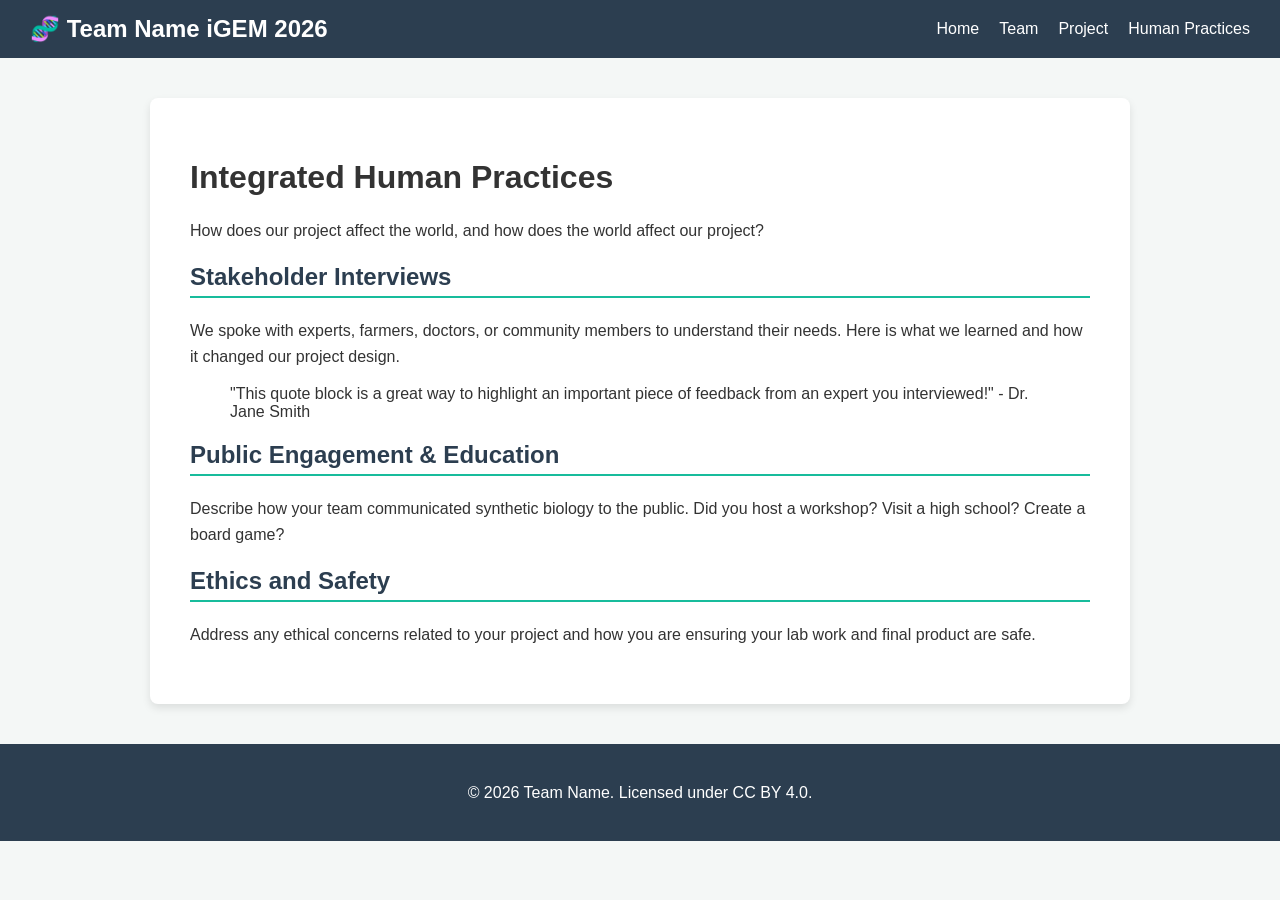
==== human-practices.html @ da970714 "Add human-practices.html for project documentation" ====
<!DOCTYPE html>
<html lang="en">
<head>
    <meta charset="UTF-8">
    <meta name="viewport" content="width=device-width, initial-scale=1.0">
    <title>Human Practices - Our iGEM Project</title>
    <link rel="stylesheet" href="style.css">
</head>
<body>

    <nav class="navbar">
        <div class="logo">🧬 Team Name iGEM 2026</div>
        <ul class="nav-links">
            <li><a href="index.html">Home</a></li>
            <li><a href="team.html">Team</a></li>
            <li><a href="project.html">Project</a></li>
            <li><a href="human-practices.html">Human Practices</a></li>
        </ul>
    </nav>

    <main class="content-container">
        <h1>Integrated Human Practices</h1>
        <p>How does our project affect the world, and how does the world affect our project?</p>

        <section class="hp-section">
            <h2>Stakeholder Interviews</h2>
            <p>We spoke with experts, farmers, doctors, or community members to understand their needs. Here is what we learned and how it changed our project design.</p>
            <blockquote>
                "This quote block is a great way to highlight an important piece of feedback from an expert you interviewed!" - Dr. Jane Smith
            </blockquote>
        </section>

        <section class="hp-section">
            <h2>Public Engagement & Education</h2>
            <p>Describe how your team communicated synthetic biology to the public. Did you host a workshop? Visit a high school? Create a board game?</p>
        </section>
        
        <section class="hp-section">
            <h2>Ethics and Safety</h2>
            <p>Address any ethical concerns related to your project and how you are ensuring your lab work and final product are safe.</p>
        </section>
    </main>

    <footer>
        <p>&copy; 2026 Team Name. Licensed under CC BY 4.0.</p>
    </footer>

</body>
</html>
---- style.css ----
/* --- GLOBAL STYLES --- */
body {
    font-family: 'Segoe UI', Tahoma, Geneva, Verdana, sans-serif;
    margin: 0;
    padding: 0;
    background-color: #f4f7f6;
    color: #333;
}

/* --- NAVIGATION BAR --- */
.navbar {
    background-color: #2c3e50;
    color: white;
    display: flex;
    justify-content: space-between;
    align-items: center;
    padding: 15px 30px;
    position: sticky;
    top: 0; /* Keeps the nav at the top while scrolling */
}

.navbar .logo {
    font-size: 1.5em;
    font-weight: bold;
}

.nav-links {
    list-style: none;
    display: flex;
    margin: 0;
    padding: 0;
}

.nav-links li {
    margin-left: 20px;
}

.nav-links a {
    color: white;
    text-decoration: none;
    font-weight: 500;
    transition: color 0.3s;
}

.nav-links a:hover {
    color: #18bc9c; /* iGEM green highlight */
}

/* --- HERO SECTION (Banner) --- */
.hero-section {
    background-color: #18bc9c;
    color: white;
    text-align: center;
    padding: 80px 20px;
}

.hero-section h1 {
    font-size: 3em;
    margin-bottom: 10px;
}

/* --- MAIN CONTENT --- */
.content-container {
    max-width: 900px;
    margin: 40px auto; /* Centers the content */
    background: white;
    padding: 40px;
    border-radius: 8px;
    box-shadow: 0 4px 8px rgba(0,0,0,0.1);
}

h2 {
    color: #2c3e50;
    border-bottom: 2px solid #18bc9c;
    padding-bottom: 5px;
}

p {
    line-height: 1.6;
}

/* --- FOOTER --- */
footer {
    text-align: center;
    padding: 20px;
    background-color: #2c3e50;
    color: white;
    margin-top: 40px;
}
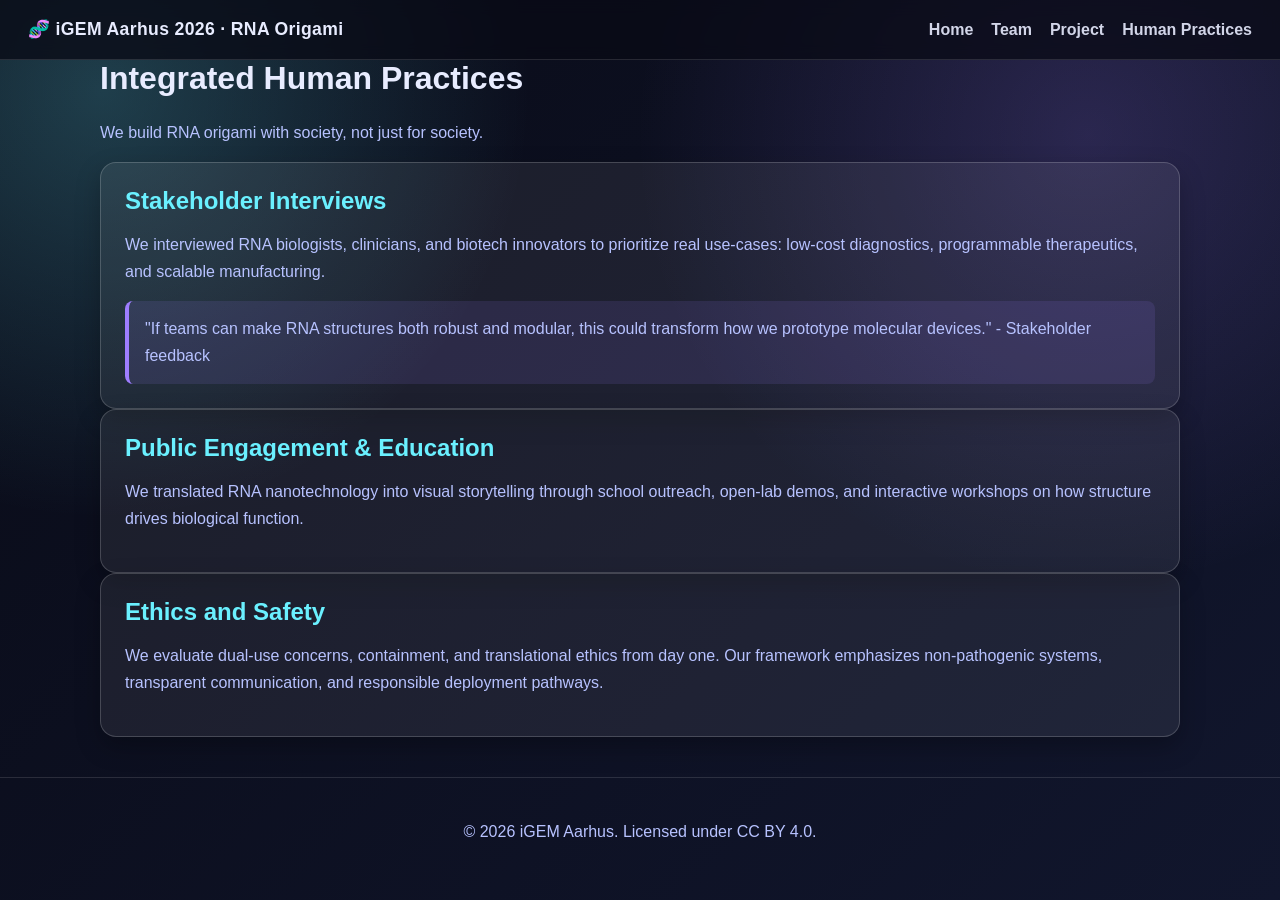
==== commit d2400eb8: "Redesign site with RNA origami theme and content Agent-Logs-Url: https://github.com/Halfdan-Ibsen/Ig" ====
--- a/human-practices.html
+++ b/human-practices.html
@@ -9,7 +9,7 @@
 <body>
 
     <nav class="navbar">
-        <div class="logo">🧬 Team Name iGEM 2026</div>
+        <div class="logo">🧬 iGEM Aarhus 2026 · RNA Origami</div>
         <ul class="nav-links">
             <li><a href="index.html">Home</a></li>
             <li><a href="team.html">Team</a></li>
@@ -20,29 +20,29 @@
 
     <main class="content-container">
         <h1>Integrated Human Practices</h1>
-        <p>How does our project affect the world, and how does the world affect our project?</p>
+        <p>We build RNA origami with society, not just for society.</p>
 
         <section class="hp-section">
             <h2>Stakeholder Interviews</h2>
-            <p>We spoke with experts, farmers, doctors, or community members to understand their needs. Here is what we learned and how it changed our project design.</p>
+            <p>We interviewed RNA biologists, clinicians, and biotech innovators to prioritize real use-cases: low-cost diagnostics, programmable therapeutics, and scalable manufacturing.</p>
             <blockquote>
-                "This quote block is a great way to highlight an important piece of feedback from an expert you interviewed!" - Dr. Jane Smith
+                "If teams can make RNA structures both robust and modular, this could transform how we prototype molecular devices." - Stakeholder feedback
             </blockquote>
         </section>
 
         <section class="hp-section">
             <h2>Public Engagement & Education</h2>
-            <p>Describe how your team communicated synthetic biology to the public. Did you host a workshop? Visit a high school? Create a board game?</p>
+            <p>We translated RNA nanotechnology into visual storytelling through school outreach, open-lab demos, and interactive workshops on how structure drives biological function.</p>
         </section>
         
         <section class="hp-section">
             <h2>Ethics and Safety</h2>
-            <p>Address any ethical concerns related to your project and how you are ensuring your lab work and final product are safe.</p>
+            <p>We evaluate dual-use concerns, containment, and translational ethics from day one. Our framework emphasizes non-pathogenic systems, transparent communication, and responsible deployment pathways.</p>
         </section>
     </main>
 
     <footer>
-        <p>&copy; 2026 Team Name. Licensed under CC BY 4.0.</p>
+        <p>&copy; 2026 iGEM Aarhus. Licensed under CC BY 4.0.</p>
     </footer>
 
 </body>
--- a/style.css
+++ b/style.css
@@ -1,89 +1,179 @@
-/* --- GLOBAL STYLES --- */
-body {
-    font-family: 'Segoe UI', Tahoma, Geneva, Verdana, sans-serif;
-    margin: 0;
-    padding: 0;
-    background-color: #f4f7f6;
-    color: #333;
+:root {
+    --bg-dark: #090b17;
+    --bg-mid: #11162d;
+    --panel: rgba(255, 255, 255, 0.07);
+    --panel-border: rgba(255, 255, 255, 0.18);
+    --text: #e8ecff;
+    --muted: #b7c2ff;
+    --accent: #6af0ff;
+    --accent-2: #9e7dff;
+    --accent-3: #4dffb8;
 }
 
-/* --- NAVIGATION BAR --- */
+* {
+    box-sizing: border-box;
+}
+
+body {
+    font-family: "Inter", "Segoe UI", Tahoma, Geneva, Verdana, sans-serif;
+    margin: 0;
+    color: var(--text);
+    background:
+        radial-gradient(circle at 8% 10%, rgba(106, 240, 255, 0.22) 0, transparent 30%),
+        radial-gradient(circle at 85% 15%, rgba(158, 125, 255, 0.2) 0, transparent 34%),
+        linear-gradient(135deg, var(--bg-dark), var(--bg-mid));
+    min-height: 100vh;
+}
+
 .navbar {
-    background-color: #2c3e50;
-    color: white;
     display: flex;
     justify-content: space-between;
     align-items: center;
-    padding: 15px 30px;
+    padding: 16px 28px;
     position: sticky;
-    top: 0; /* Keeps the nav at the top while scrolling */
+    top: 0;
+    z-index: 10;
+    backdrop-filter: blur(8px);
+    background: rgba(9, 11, 23, 0.78);
+    border-bottom: 1px solid rgba(255, 255, 255, 0.12);
 }
 
 .navbar .logo {
-    font-size: 1.5em;
-    font-weight: bold;
+    font-size: 1.1rem;
+    font-weight: 700;
+    letter-spacing: 0.02em;
 }
 
 .nav-links {
     list-style: none;
     display: flex;
+    gap: 18px;
     margin: 0;
     padding: 0;
 }
 
-.nav-links li {
-    margin-left: 20px;
-}
-
 .nav-links a {
-    color: white;
+    color: var(--text);
     text-decoration: none;
-    font-weight: 500;
-    transition: color 0.3s;
+    font-weight: 600;
+    opacity: 0.9;
 }
 
 .nav-links a:hover {
-    color: #18bc9c; /* iGEM green highlight */
+    color: var(--accent);
 }
 
-/* --- HERO SECTION (Banner) --- */
 .hero-section {
-    background-color: #18bc9c;
-    color: white;
     text-align: center;
-    padding: 80px 20px;
+    padding: 88px 20px 60px;
 }
 
 .hero-section h1 {
-    font-size: 3em;
+    margin: 0 0 12px;
+    font-size: clamp(2rem, 4.8vw, 3.8rem);
+    line-height: 1.1;
+}
+
+.hero-section p {
+    margin: 0 auto;
+    max-width: 760px;
+    color: var(--muted);
+    font-size: clamp(1rem, 1.8vw, 1.2rem);
+}
+
+.badge {
+    display: inline-block;
+    margin-bottom: 18px;
+    padding: 8px 14px;
+    border-radius: 999px;
+    background: rgba(106, 240, 255, 0.14);
+    border: 1px solid rgba(106, 240, 255, 0.45);
+    color: var(--accent);
+    font-weight: 600;
+    font-size: 0.86rem;
+    letter-spacing: 0.04em;
+    text-transform: uppercase;
+}
+
+.content-container {
+    width: min(1080px, calc(100% - 32px));
+    margin: 0 auto 40px;
+}
+
+.grid {
+    display: grid;
+    gap: 18px;
+    grid-template-columns: repeat(auto-fit, minmax(240px, 1fr));
+}
+
+.card,
+.project-section,
+.hp-section,
+.team-member,
+.project-summary,
+.achievements {
+    background: var(--panel);
+    border: 1px solid var(--panel-border);
+    border-radius: 16px;
+    padding: 24px;
+    box-shadow: 0 10px 24px rgba(0, 0, 0, 0.25);
+}
+
+h1, h2, h3 {
+    margin-top: 0;
+}
+
+h2 {
+    color: var(--accent);
     margin-bottom: 10px;
 }
 
-/* --- MAIN CONTENT --- */
-.content-container {
-    max-width: 900px;
-    margin: 40px auto; /* Centers the content */
-    background: white;
-    padding: 40px;
-    border-radius: 8px;
-    box-shadow: 0 4px 8px rgba(0,0,0,0.1);
+p, li, blockquote {
+    line-height: 1.7;
+    color: var(--muted);
 }
 
-h2 {
-    color: #2c3e50;
-    border-bottom: 2px solid #18bc9c;
-    padding-bottom: 5px;
+ul {
+    padding-left: 1.1rem;
 }
 
-p {
-    line-height: 1.6;
+blockquote {
+    margin: 14px 0 0;
+    padding: 14px 16px;
+    border-left: 4px solid var(--accent-2);
+    background: rgba(158, 125, 255, 0.12);
+    border-radius: 8px;
 }
 
-/* --- FOOTER --- */
+.hero-image {
+    width: 100%;
+    border-radius: 14px;
+    border: 1px solid rgba(255, 255, 255, 0.2);
+    margin-top: 16px;
+}
+
+.stat {
+    color: #ffffff;
+    font-size: 1.8rem;
+    font-weight: 800;
+}
+
 footer {
     text-align: center;
-    padding: 20px;
-    background-color: #2c3e50;
-    color: white;
-    margin-top: 40px;
+    padding: 24px;
+    color: var(--muted);
+    border-top: 1px solid rgba(255, 255, 255, 0.12);
 }
+
+@media (max-width: 700px) {
+    .navbar {
+        flex-direction: column;
+        align-items: flex-start;
+        gap: 10px;
+    }
+
+    .nav-links {
+        flex-wrap: wrap;
+        gap: 10px 14px;
+    }
+}
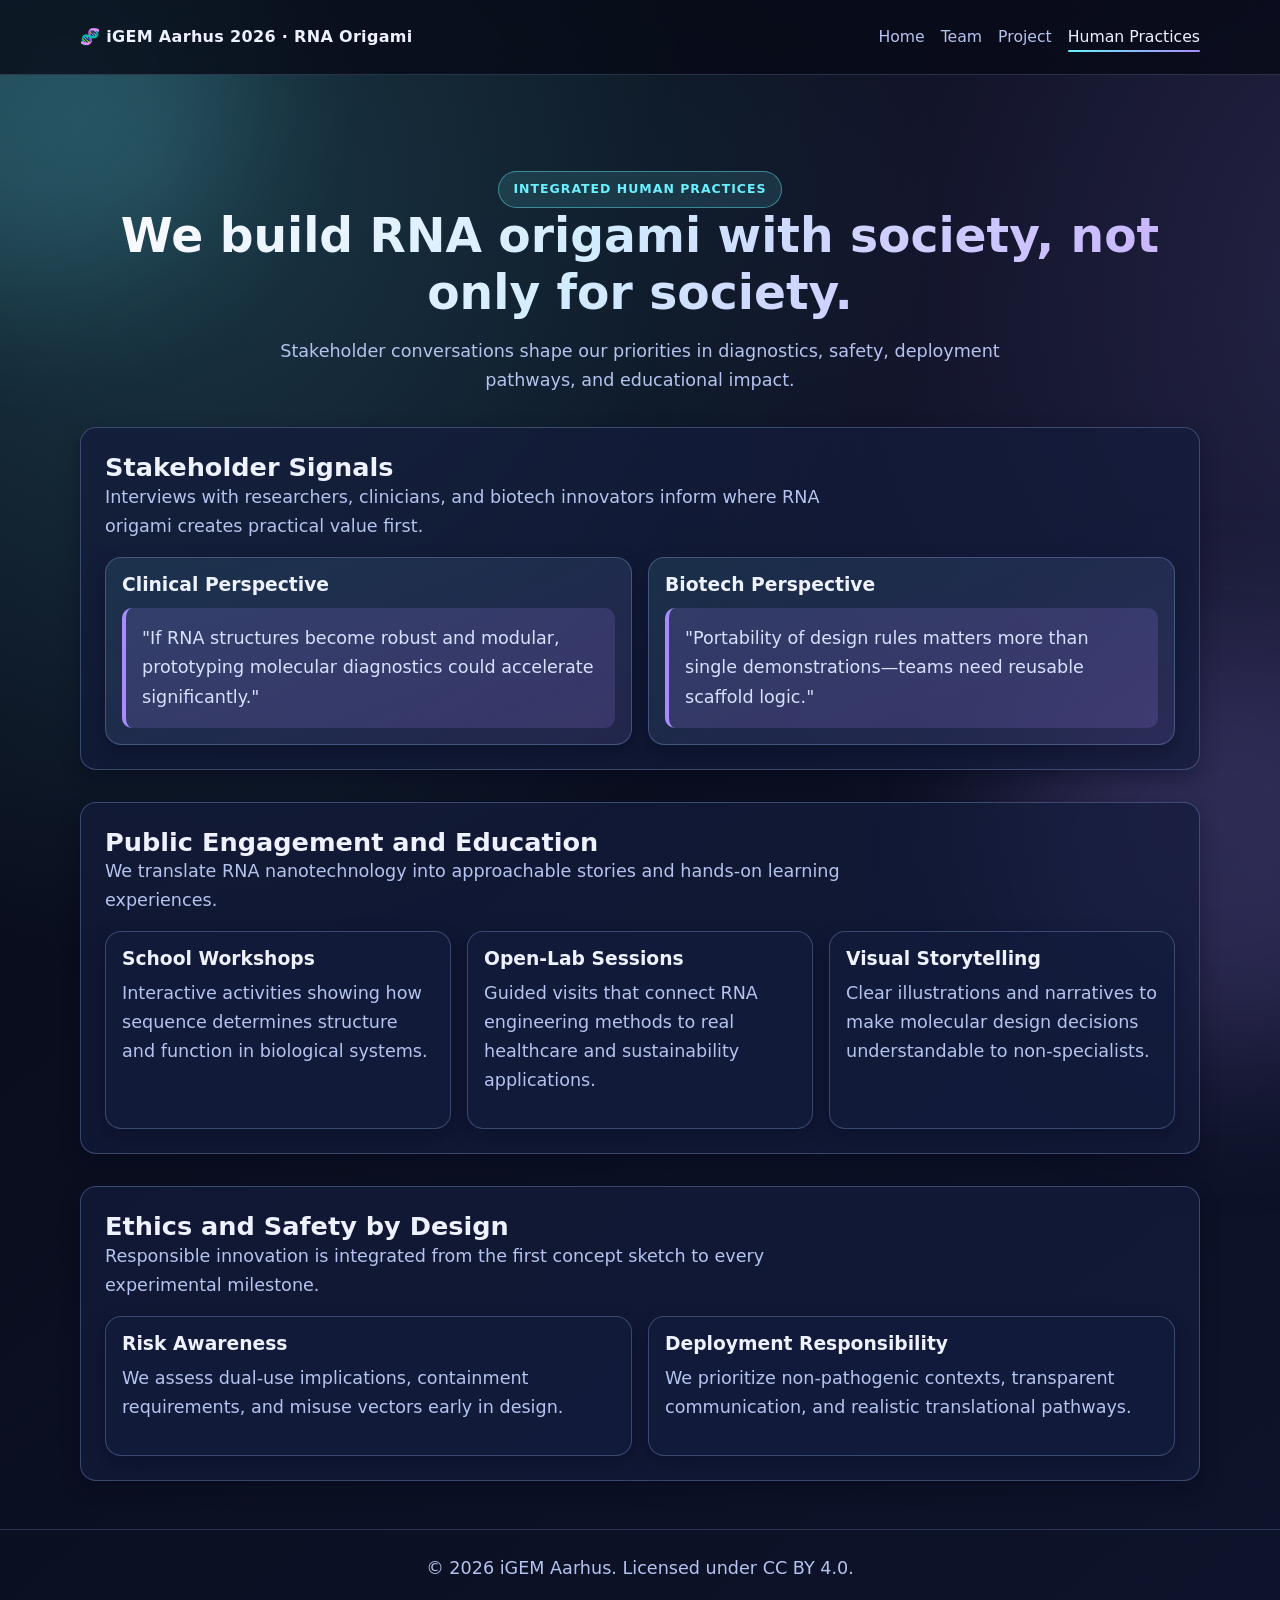
==== commit 0a2f38ab: "feat: implement cohesive visual redesign and animation system Agent-Logs-Url: https://github.com/Hal" ====
--- a/human-practices.html
+++ b/human-practices.html
@@ -3,47 +3,88 @@
 <head>
     <meta charset="UTF-8">
     <meta name="viewport" content="width=device-width, initial-scale=1.0">
-    <title>Human Practices - Our iGEM Project</title>
+    <title>Human Practices · iGEM Aarhus 2026</title>
     <link rel="stylesheet" href="style.css">
+    <script src="script.js" defer></script>
 </head>
 <body>
-
     <nav class="navbar">
-        <div class="logo">🧬 iGEM Aarhus 2026 · RNA Origami</div>
-        <ul class="nav-links">
-            <li><a href="index.html">Home</a></li>
-            <li><a href="team.html">Team</a></li>
-            <li><a href="project.html">Project</a></li>
-            <li><a href="human-practices.html">Human Practices</a></li>
-        </ul>
+        <div class="nav-inner">
+            <div class="logo">🧬 iGEM Aarhus 2026 · RNA Origami</div>
+            <ul class="nav-links">
+                <li><a href="index.html">Home</a></li>
+                <li><a href="team.html">Team</a></li>
+                <li><a href="project.html">Project</a></li>
+                <li><a href="human-practices.html">Human Practices</a></li>
+            </ul>
+        </div>
     </nav>
 
-    <main class="content-container">
-        <h1>Integrated Human Practices</h1>
-        <p>We build RNA origami with society, not just for society.</p>
+    <header class="page-header content-container" data-reveal>
+        <div class="badge">Integrated Human Practices</div>
+        <h1 class="hero-title">We build RNA origami with society, not only for society.</h1>
+        <p>Stakeholder conversations shape our priorities in diagnostics, safety, deployment pathways, and educational impact.</p>
+    </header>
 
-        <section class="hp-section">
-            <h2>Stakeholder Interviews</h2>
-            <p>We interviewed RNA biologists, clinicians, and biotech innovators to prioritize real use-cases: low-cost diagnostics, programmable therapeutics, and scalable manufacturing.</p>
-            <blockquote>
-                "If teams can make RNA structures both robust and modular, this could transform how we prototype molecular devices." - Stakeholder feedback
-            </blockquote>
+    <main class="content-container section-stack">
+        <section class="panel" data-reveal>
+            <div class="section-heading">
+                <h2>Stakeholder Signals</h2>
+                <p>Interviews with researchers, clinicians, and biotech innovators inform where RNA origami creates practical value first.</p>
+            </div>
+            <div class="grid two-col">
+                <article class="quote-card">
+                    <h3>Clinical Perspective</h3>
+                    <blockquote>"If RNA structures become robust and modular, prototyping molecular diagnostics could accelerate significantly."</blockquote>
+                </article>
+                <article class="quote-card">
+                    <h3>Biotech Perspective</h3>
+                    <blockquote>"Portability of design rules matters more than single demonstrations—teams need reusable scaffold logic."</blockquote>
+                </article>
+            </div>
         </section>
 
-        <section class="hp-section">
-            <h2>Public Engagement & Education</h2>
-            <p>We translated RNA nanotechnology into visual storytelling through school outreach, open-lab demos, and interactive workshops on how structure drives biological function.</p>
+        <section class="panel" data-reveal>
+            <div class="section-heading">
+                <h2>Public Engagement and Education</h2>
+                <p>We translate RNA nanotechnology into approachable stories and hands-on learning experiences.</p>
+            </div>
+            <div class="grid three-col">
+                <article class="card">
+                    <h3>School Workshops</h3>
+                    <p>Interactive activities showing how sequence determines structure and function in biological systems.</p>
+                </article>
+                <article class="card">
+                    <h3>Open-Lab Sessions</h3>
+                    <p>Guided visits that connect RNA engineering methods to real healthcare and sustainability applications.</p>
+                </article>
+                <article class="card">
+                    <h3>Visual Storytelling</h3>
+                    <p>Clear illustrations and narratives to make molecular design decisions understandable to non-specialists.</p>
+                </article>
+            </div>
         </section>
-        
-        <section class="hp-section">
-            <h2>Ethics and Safety</h2>
-            <p>We evaluate dual-use concerns, containment, and translational ethics from day one. Our framework emphasizes non-pathogenic systems, transparent communication, and responsible deployment pathways.</p>
+
+        <section class="panel" data-reveal>
+            <div class="section-heading">
+                <h2>Ethics and Safety by Design</h2>
+                <p>Responsible innovation is integrated from the first concept sketch to every experimental milestone.</p>
+            </div>
+            <div class="grid two-col">
+                <article class="card">
+                    <h3>Risk Awareness</h3>
+                    <p>We assess dual-use implications, containment requirements, and misuse vectors early in design.</p>
+                </article>
+                <article class="card">
+                    <h3>Deployment Responsibility</h3>
+                    <p>We prioritize non-pathogenic contexts, transparent communication, and realistic translational pathways.</p>
+                </article>
+            </div>
         </section>
     </main>
 
     <footer>
         <p>&copy; 2026 iGEM Aarhus. Licensed under CC BY 4.0.</p>
     </footer>
-
 </body>
 </html>
--- a/style.css
+++ b/style.css
@@ -1,45 +1,234 @@
+/* =========================================================
+   1) Design tokens: futuristic RNA lab aesthetic
+   ========================================================= */
 :root {
-    --bg-dark: #090b17;
-    --bg-mid: #11162d;
-    --panel: rgba(255, 255, 255, 0.07);
-    --panel-border: rgba(255, 255, 255, 0.18);
-    --text: #e8ecff;
-    --muted: #b7c2ff;
-    --accent: #6af0ff;
-    --accent-2: #9e7dff;
-    --accent-3: #4dffb8;
-}
-
+    color-scheme: dark;
+
+    --bg-base: #070a16;
+    --bg-surface: #0f1631;
+    --bg-panel: rgba(20, 29, 60, 0.72);
+    --bg-panel-strong: rgba(26, 37, 76, 0.86);
+
+    --text-primary: #eef2ff;
+    --text-secondary: #b5c3ef;
+    --text-tertiary: #8fa2db;
+
+    --accent-cyan: #6af0ff;
+    --accent-violet: #a88bff;
+    --accent-mint: #4dffb8;
+    --accent-warm: #ffd38e;
+
+    --border-soft: rgba(166, 193, 255, 0.28);
+    --border-strong: rgba(106, 240, 255, 0.44);
+
+    --space-1: 0.25rem;
+    --space-2: 0.5rem;
+    --space-3: 0.75rem;
+    --space-4: 1rem;
+    --space-5: 1.5rem;
+    --space-6: 2rem;
+    --space-7: 3rem;
+    --space-8: 4rem;
+
+    --radius-sm: 10px;
+    --radius-md: 16px;
+    --radius-lg: 24px;
+    --radius-pill: 999px;
+
+    --shadow-sm: 0 8px 20px rgba(2, 7, 24, 0.32);
+    --shadow-md: 0 14px 30px rgba(2, 7, 24, 0.4);
+    --shadow-lg: 0 24px 50px rgba(2, 7, 24, 0.52);
+
+    --container-max: 1120px;
+
+    --font-base: "Inter", "Segoe UI", system-ui, -apple-system, sans-serif;
+    --font-size-sm: clamp(0.88rem, 0.78rem + 0.25vw, 0.98rem);
+    --font-size-md: clamp(1rem, 0.92rem + 0.3vw, 1.1rem);
+    --font-size-lg: clamp(1.2rem, 1.05rem + 0.7vw, 1.6rem);
+    --font-size-xl: clamp(1.9rem, 1.35rem + 2vw, 3.1rem);
+
+    --motion-fast: 180ms;
+    --motion-mid: 280ms;
+    --motion-slow: 560ms;
+    --ease-precision: cubic-bezier(0.22, 0.61, 0.36, 1);
+}
+
+/* =========================================================
+   2) Base and typography
+   ========================================================= */
 * {
     box-sizing: border-box;
 }
 
+html,
 body {
-    font-family: "Inter", "Segoe UI", Tahoma, Geneva, Verdana, sans-serif;
     margin: 0;
-    color: var(--text);
+    padding: 0;
+}
+
+body {
+    min-height: 100vh;
+    font-family: var(--font-base);
+    color: var(--text-primary);
+    line-height: 1.65;
     background:
-        radial-gradient(circle at 8% 10%, rgba(106, 240, 255, 0.22) 0, transparent 30%),
-        radial-gradient(circle at 85% 15%, rgba(158, 125, 255, 0.2) 0, transparent 34%),
-        linear-gradient(135deg, var(--bg-dark), var(--bg-mid));
-    min-height: 100vh;
-}
-
+        radial-gradient(circle at 9% 8%, rgba(106, 240, 255, 0.2), transparent 32%),
+        radial-gradient(circle at 88% 13%, rgba(168, 139, 255, 0.18), transparent 35%),
+        linear-gradient(140deg, var(--bg-base), var(--bg-surface));
+    background-size: 130% 130%;
+    overflow-x: hidden;
+    animation: ambient-gradient 18s ease-in-out infinite alternate;
+}
+
+body::before,
+body::after {
+    content: "";
+    position: fixed;
+    width: min(42vw, 440px);
+    height: min(42vw, 440px);
+    border-radius: 50%;
+    filter: blur(78px);
+    opacity: 0.18;
+    pointer-events: none;
+    z-index: -1;
+}
+
+body::before {
+    top: -12vw;
+    left: -16vw;
+    background: var(--accent-cyan);
+    animation: ambient-orb-a 15s ease-in-out infinite;
+}
+
+body::after {
+    right: -13vw;
+    bottom: -14vw;
+    background: var(--accent-violet);
+    animation: ambient-orb-b 18s ease-in-out infinite;
+}
+
+img {
+    max-width: 100%;
+    display: block;
+}
+
+a {
+    color: inherit;
+}
+
+h1,
+h2,
+h3 {
+    margin: 0;
+    line-height: 1.2;
+}
+
+h1 {
+    font-size: var(--font-size-xl);
+}
+
+h2 {
+    font-size: var(--font-size-lg);
+}
+
+p,
+li,
+blockquote {
+    margin-top: 0;
+    color: var(--text-secondary);
+    font-size: var(--font-size-md);
+}
+
+ul {
+    margin: 0;
+    padding-left: 1.15rem;
+}
+
+strong {
+    color: var(--text-primary);
+}
+
+/* =========================================================
+   3) Layout utilities
+   ========================================================= */
+.content-container {
+    width: min(var(--container-max), calc(100% - 2rem));
+    margin-inline: auto;
+}
+
+.section-stack {
+    display: grid;
+    gap: var(--space-6);
+    margin-bottom: var(--space-7);
+}
+
+.grid {
+    display: grid;
+    gap: var(--space-4);
+    grid-template-columns: repeat(auto-fit, minmax(220px, 1fr));
+}
+
+.grid.two-col {
+    grid-template-columns: repeat(auto-fit, minmax(290px, 1fr));
+}
+
+.grid.three-col {
+    grid-template-columns: repeat(auto-fit, minmax(210px, 1fr));
+}
+
+.page-header {
+    padding: clamp(3.3rem, 9vw, 6rem) 0 var(--space-6);
+    text-align: center;
+}
+
+.page-header p {
+    max-width: 760px;
+    margin: var(--space-4) auto 0;
+}
+
+.hero-section {
+    padding: clamp(4rem, 12vw, 7rem) 0 var(--space-7);
+    text-align: center;
+}
+
+.hero-section p {
+    max-width: 760px;
+    margin: var(--space-4) auto var(--space-6);
+}
+
+.hero-meta {
+    display: grid;
+    grid-template-columns: repeat(auto-fit, minmax(180px, 1fr));
+    gap: var(--space-3);
+    margin-top: var(--space-6);
+}
+
+/* =========================================================
+   4) Components
+   ========================================================= */
 .navbar {
-    display: flex;
-    justify-content: space-between;
-    align-items: center;
-    padding: 16px 28px;
     position: sticky;
     top: 0;
-    z-index: 10;
-    backdrop-filter: blur(8px);
-    background: rgba(9, 11, 23, 0.78);
-    border-bottom: 1px solid rgba(255, 255, 255, 0.12);
-}
-
-.navbar .logo {
-    font-size: 1.1rem;
+    z-index: 20;
+    backdrop-filter: blur(12px);
+    background: rgba(7, 10, 22, 0.78);
+    border-bottom: 1px solid rgba(166, 193, 255, 0.2);
+}
+
+.nav-inner {
+    width: min(var(--container-max), calc(100% - 2rem));
+    margin-inline: auto;
+    display: flex;
+    align-items: center;
+    justify-content: space-between;
+    gap: var(--space-4);
+    min-height: 74px;
+}
+
+.logo {
+    display: inline-flex;
+    align-items: center;
+    gap: var(--space-2);
     font-weight: 700;
     letter-spacing: 0.02em;
 }
@@ -47,133 +236,386 @@
 .nav-links {
     list-style: none;
     display: flex;
-    gap: 18px;
+    align-items: center;
+    gap: var(--space-4);
     margin: 0;
     padding: 0;
 }
 
 .nav-links a {
-    color: var(--text);
+    position: relative;
+    font-size: var(--font-size-sm);
     text-decoration: none;
-    font-weight: 600;
-    opacity: 0.9;
-}
-
-.nav-links a:hover {
-    color: var(--accent);
-}
-
-.hero-section {
+    color: var(--text-secondary);
+    transition: color var(--motion-fast) var(--ease-precision);
+}
+
+.nav-links a::after {
+    content: "";
+    position: absolute;
+    left: 0;
+    bottom: -6px;
+    width: 100%;
+    height: 2px;
+    border-radius: var(--radius-pill);
+    background: linear-gradient(90deg, var(--accent-cyan), var(--accent-violet));
+    transform: scaleX(0);
+    transform-origin: left;
+    transition: transform var(--motion-fast) var(--ease-precision);
+}
+
+.nav-links a:hover,
+.nav-links a:focus-visible,
+.nav-links a[aria-current="page"] {
+    color: var(--text-primary);
+}
+
+.nav-links a:hover::after,
+.nav-links a:focus-visible::after,
+.nav-links a[aria-current="page"]::after {
+    transform: scaleX(1);
+}
+
+.badge {
+    display: inline-flex;
+    align-items: center;
+    gap: var(--space-2);
+    padding: 0.45rem 0.9rem;
+    border-radius: var(--radius-pill);
+    border: 1px solid rgba(106, 240, 255, 0.44);
+    background: rgba(106, 240, 255, 0.12);
+    color: var(--accent-cyan);
+    text-transform: uppercase;
+    letter-spacing: 0.08em;
+    font-size: 0.78rem;
+    font-weight: 700;
+}
+
+.hero-title {
+    background: linear-gradient(120deg, #f8f9ff 6%, #d2ecff 45%, #cab7ff 92%);
+    -webkit-background-clip: text;
+    background-clip: text;
+    color: transparent;
+}
+
+.button-row {
+    display: flex;
+    justify-content: center;
+    flex-wrap: wrap;
+    gap: var(--space-3);
+}
+
+.btn {
+    display: inline-flex;
+    align-items: center;
+    justify-content: center;
+    min-height: 44px;
+    padding: 0.65rem 1.15rem;
+    border-radius: var(--radius-pill);
+    border: 1px solid transparent;
+    text-decoration: none;
+    font-weight: 700;
+    font-size: var(--font-size-sm);
+    transition:
+        transform var(--motion-fast) var(--ease-precision),
+        box-shadow var(--motion-fast) var(--ease-precision),
+        border-color var(--motion-fast) var(--ease-precision),
+        background-color var(--motion-fast) var(--ease-precision);
+}
+
+.btn-primary {
+    color: #02131d;
+    background: linear-gradient(110deg, var(--accent-cyan), #8be2ff);
+    box-shadow: 0 8px 18px rgba(106, 240, 255, 0.28);
+}
+
+.btn-secondary {
+    color: var(--text-primary);
+    background: rgba(168, 139, 255, 0.16);
+    border-color: rgba(168, 139, 255, 0.55);
+}
+
+.btn:hover {
+    transform: translateY(-2px);
+}
+
+.panel,
+.card,
+.meta-item,
+.quote-card,
+.checklist-item {
+    border-radius: var(--radius-md);
+    border: 1px solid var(--border-soft);
+    background: var(--bg-panel);
+    box-shadow: var(--shadow-sm);
+}
+
+.panel {
+    padding: var(--space-5);
+}
+
+.card,
+.meta-item,
+.quote-card,
+.checklist-item {
+    padding: var(--space-4);
+}
+
+.card h3,
+.quote-card h3,
+.meta-item h3 {
+    margin-bottom: var(--space-2);
+}
+
+.meta-item {
+    text-align: left;
+}
+
+.meta-item strong {
+    display: block;
+    font-size: clamp(1.3rem, 1rem + 0.9vw, 1.8rem);
+    color: var(--text-primary);
+    margin-bottom: var(--space-1);
+}
+
+.section-heading {
+    margin-bottom: var(--space-4);
+}
+
+.section-heading p {
+    margin-bottom: 0;
+    max-width: 68ch;
+}
+
+.stat {
+    font-size: clamp(1.5rem, 1.15rem + 1vw, 2.1rem);
+    font-weight: 800;
+    color: var(--text-primary);
+    margin-bottom: var(--space-2);
+}
+
+.media-frame {
+    border: 1px solid rgba(166, 193, 255, 0.4);
+    border-radius: var(--radius-lg);
+    overflow: hidden;
+    box-shadow: var(--shadow-md);
+}
+
+.media-frame img {
+    width: 100%;
+    aspect-ratio: 16 / 9;
+    object-fit: cover;
+    transition: transform var(--motion-slow) var(--ease-precision);
+}
+
+.media-frame:hover img {
+    transform: scale(1.03);
+}
+
+blockquote {
+    margin: var(--space-3) 0 0;
+    padding: var(--space-4);
+    border-radius: var(--radius-sm);
+    border-left: 4px solid var(--accent-violet);
+    background: rgba(168, 139, 255, 0.16);
+    color: #d8e1ff;
+}
+
+.quote-card {
+    background: linear-gradient(160deg, rgba(106, 240, 255, 0.1), rgba(168, 139, 255, 0.12));
+}
+
+.checklist {
+    list-style: none;
+    padding: 0;
+    margin: 0;
+    display: grid;
+    gap: var(--space-3);
+}
+
+.checklist-item {
+    display: flex;
+    gap: var(--space-3);
+    align-items: flex-start;
+}
+
+.checklist-item::before {
+    content: "✓";
+    color: var(--accent-mint);
+    font-weight: 800;
+    line-height: 1.25;
+}
+
+footer {
+    margin-top: var(--space-7);
+    padding: var(--space-5) 0;
+    border-top: 1px solid rgba(166, 193, 255, 0.2);
+    color: var(--text-tertiary);
     text-align: center;
-    padding: 88px 20px 60px;
-}
-
-.hero-section h1 {
-    margin: 0 0 12px;
-    font-size: clamp(2rem, 4.8vw, 3.8rem);
-    line-height: 1.1;
-}
-
-.hero-section p {
-    margin: 0 auto;
-    max-width: 760px;
-    color: var(--muted);
-    font-size: clamp(1rem, 1.8vw, 1.2rem);
-}
-
-.badge {
-    display: inline-block;
-    margin-bottom: 18px;
-    padding: 8px 14px;
-    border-radius: 999px;
-    background: rgba(106, 240, 255, 0.14);
-    border: 1px solid rgba(106, 240, 255, 0.45);
-    color: var(--accent);
-    font-weight: 600;
-    font-size: 0.86rem;
-    letter-spacing: 0.04em;
-    text-transform: uppercase;
-}
-
-.content-container {
-    width: min(1080px, calc(100% - 32px));
-    margin: 0 auto 40px;
-}
-
-.grid {
-    display: grid;
-    gap: 18px;
-    grid-template-columns: repeat(auto-fit, minmax(240px, 1fr));
-}
-
+}
+
+/* Consistent hover/focus quality */
 .card,
-.project-section,
-.hp-section,
-.team-member,
-.project-summary,
-.achievements {
-    background: var(--panel);
-    border: 1px solid var(--panel-border);
-    border-radius: 16px;
-    padding: 24px;
-    box-shadow: 0 10px 24px rgba(0, 0, 0, 0.25);
-}
-
-h1, h2, h3 {
-    margin-top: 0;
-}
-
-h2 {
-    color: var(--accent);
-    margin-bottom: 10px;
-}
-
-p, li, blockquote {
-    line-height: 1.7;
-    color: var(--muted);
-}
-
-ul {
-    padding-left: 1.1rem;
-}
-
-blockquote {
-    margin: 14px 0 0;
-    padding: 14px 16px;
-    border-left: 4px solid var(--accent-2);
-    background: rgba(158, 125, 255, 0.12);
-    border-radius: 8px;
-}
-
-.hero-image {
-    width: 100%;
-    border-radius: 14px;
-    border: 1px solid rgba(255, 255, 255, 0.2);
-    margin-top: 16px;
-}
-
-.stat {
-    color: #ffffff;
-    font-size: 1.8rem;
-    font-weight: 800;
-}
-
-footer {
-    text-align: center;
-    padding: 24px;
-    color: var(--muted);
-    border-top: 1px solid rgba(255, 255, 255, 0.12);
-}
-
-@media (max-width: 700px) {
-    .navbar {
+.panel,
+.meta-item,
+.quote-card,
+.checklist-item,
+.media-frame {
+    transition:
+        transform var(--motion-mid) var(--ease-precision),
+        box-shadow var(--motion-mid) var(--ease-precision),
+        border-color var(--motion-mid) var(--ease-precision),
+        background-color var(--motion-mid) var(--ease-precision);
+}
+
+.card:hover,
+.panel:hover,
+.meta-item:hover,
+.quote-card:hover,
+.checklist-item:hover,
+.media-frame:hover {
+    transform: translateY(-4px);
+    border-color: var(--border-strong);
+    box-shadow: var(--shadow-md);
+}
+
+/* =========================================================
+   5) Motion primitives
+   ========================================================= */
+.js-motion [data-reveal] {
+    opacity: 0;
+    transform: translateY(16px) scale(0.995);
+    transition:
+        opacity var(--motion-slow) var(--ease-precision),
+        transform var(--motion-slow) var(--ease-precision);
+}
+
+.js-motion [data-reveal].is-visible {
+    opacity: 1;
+    transform: translateY(0) scale(1);
+}
+
+[data-reveal][data-delay="1"] {
+    transition-delay: 80ms;
+}
+
+[data-reveal][data-delay="2"] {
+    transition-delay: 160ms;
+}
+
+[data-reveal][data-delay="3"] {
+    transition-delay: 240ms;
+}
+
+@keyframes ambient-gradient {
+    from {
+        background-position: 0% 40%;
+    }
+    to {
+        background-position: 100% 60%;
+    }
+}
+
+@keyframes ambient-orb-a {
+    0%,
+    100% {
+        transform: translate(0, 0);
+    }
+    50% {
+        transform: translate(38px, 22px);
+    }
+}
+
+@keyframes ambient-orb-b {
+    0%,
+    100% {
+        transform: translate(0, 0);
+    }
+    50% {
+        transform: translate(-32px, -18px);
+    }
+}
+
+/* =========================================================
+   6) Accessibility and focus visibility
+   ========================================================= */
+:focus-visible {
+    outline: 3px solid rgba(106, 240, 255, 0.88);
+    outline-offset: 3px;
+    border-radius: 6px;
+}
+
+@media (prefers-reduced-motion: reduce) {
+    *,
+    *::before,
+    *::after {
+        animation: none !important;
+        transition: none !important;
+        scroll-behavior: auto !important;
+    }
+
+    .js-motion [data-reveal] {
+        opacity: 1 !important;
+        transform: none !important;
+    }
+}
+
+/* =========================================================
+   7) Responsive breakpoints
+   ========================================================= */
+@media (max-width: 980px) {
+    .nav-inner {
+        min-height: 68px;
+    }
+
+    .content-container {
+        width: min(var(--container-max), calc(100% - 1.5rem));
+    }
+
+    .panel {
+        padding: var(--space-4);
+    }
+}
+
+@media (max-width: 760px) {
+    .nav-inner {
         flex-direction: column;
         align-items: flex-start;
-        gap: 10px;
+        justify-content: center;
+        gap: var(--space-2);
+        padding: var(--space-3) 0;
     }
 
     .nav-links {
         flex-wrap: wrap;
-        gap: 10px 14px;
-    }
-}
+        gap: var(--space-2) var(--space-3);
+    }
+
+    .hero-section,
+    .page-header {
+        text-align: left;
+    }
+
+    .hero-section p,
+    .page-header p {
+        margin-inline: 0;
+    }
+
+    .button-row {
+        justify-content: flex-start;
+    }
+}
+
+@media (max-width: 520px) {
+    .content-container {
+        width: calc(100% - 1.15rem);
+    }
+
+    .card,
+    .meta-item,
+    .quote-card,
+    .checklist-item,
+    .panel {
+        padding: var(--space-3);
+    }
+}
